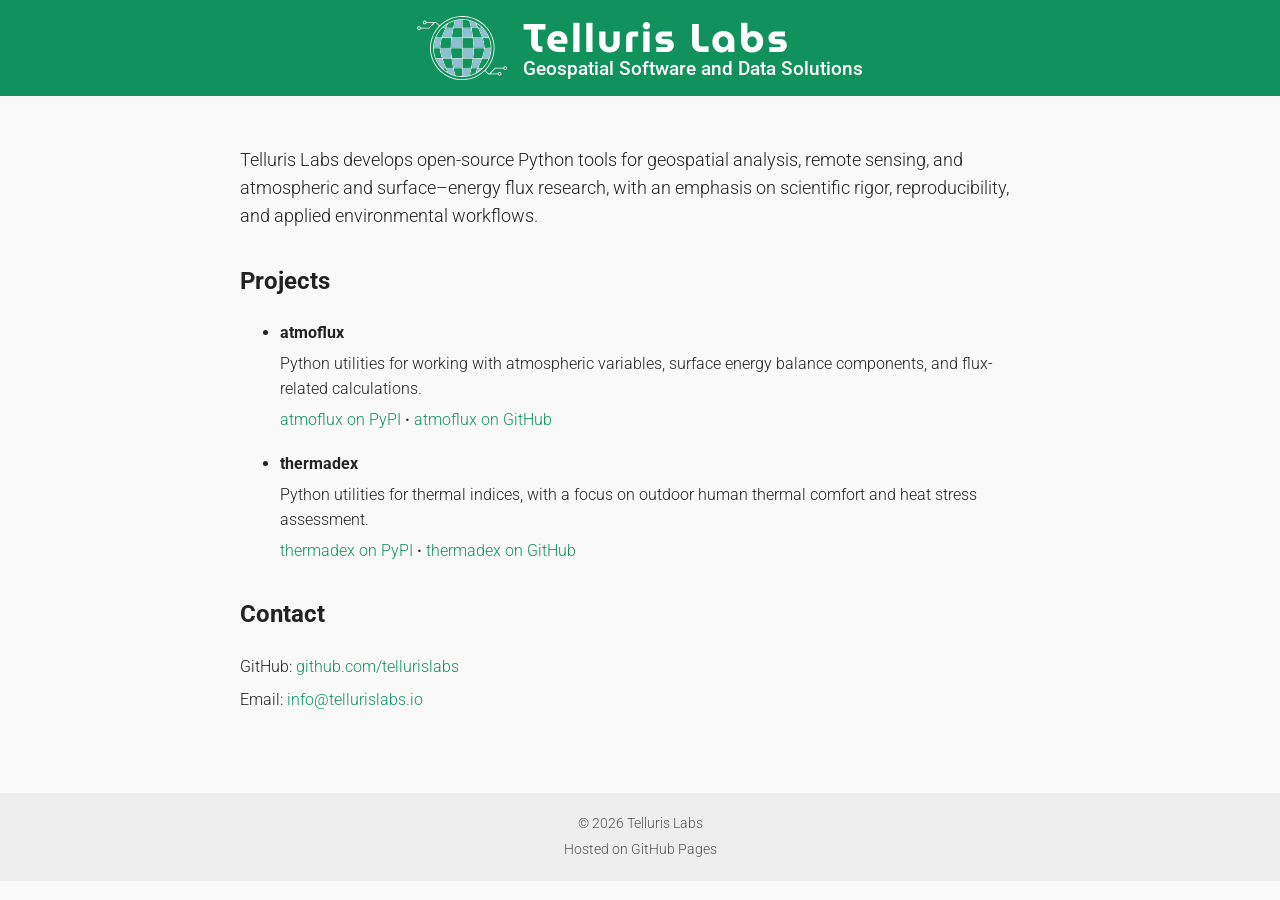
==== index.html @ dfd89321 "replaced atmoflux description" ====
<!DOCTYPE html>
<html lang="en">
  
<head>
  <meta charset="UTF-8">
  <meta name="viewport" content="width=device-width, initial-scale=1.0">
  <title>Telluris Labs</title>
  <meta name="description" content="Geospatial software and data projects by Telluris Labs.">
  <link rel="canonical" href="https://tellurislabs.io/">

  <!-- Google Fonts -->
  <link rel="preconnect" href="https://fonts.googleapis.com">
  <link rel="preconnect" href="https://fonts.gstatic.com" crossorigin>
  <link href="https://fonts.googleapis.com/css2?family=MuseoModerno:wght@700&family=Roboto:wght@300;500;700&display=swap" rel="stylesheet">

  <style>
    body {
      margin: 0;
      padding: 0;
      font-family: 'Roboto', sans-serif;
      font-weight: 300;
      line-height: 1.6;
      color: #222;
      background-color: #f9f9f9;
      }
  
    header {
      display: flex;
      align-items: center;      
      justify-content: center;  
      background-color: #11925c;
      color: #ffffff;
      padding: 1rem 2rem;
    }
    
    header img.logo {
      height: 64px;           
      margin-right: 1rem;      
    }
    
    header .header-text {
      display: flex;
      flex-direction: column;  
      justify-content: center;
      text-align: left;      
    }
    
    header h1 {
      font-family: 'MuseoModerno', sans-serif;
      font-weight: 700;
      font-size: 2.5rem;
      letter-spacing: 0.05em;
      margin: 0;      
      line-height: 1.05;
    }
    
    header p {
      font-family: 'Roboto', sans-serif;
      font-weight: 500;
      font-size: 1.2rem;
      margin: 0;
      line-height: 1.05;
    }

    main {
      padding: 2rem;
      max-width: 800px;
      margin: auto;
      font-family: 'Roboto', sans-serif;
      font-weight: 300;
      color: #222;
    }

    .intro {
      font-size: 1.1rem;
      margin-bottom: 1.5rem;
    }

    h2 {
      font-family: 'Roboto', sans-serif;
      font-weight: 700;
      margin-top: 2rem;
    }

    a {
      font-family: 'Roboto', sans-serif;
      font-weight: 300;
      color: #11925c;
      text-decoration: none;
    }

    a:hover {
      text-decoration: underline;
    }

    ul li p {
      margin: 0.3rem 0;
    }

    ul li {
      margin-bottom: 1.2rem;
    }

    footer {
      font-family: 'Roboto', sans-serif;
      font-weight: 300;
      font-size: 0.9rem;
      color: #555;
      background-color: #eee;
      text-align: center;
      padding: 1rem;
      margin-top: 2rem;
    }

    footer div {
      margin: 0.2rem 0;
    }

    .contact-list {
      list-style: none;
      padding-left: 0;
    }

    .contact-list li {
      margin-bottom: 0.5rem;
    }
    @media (max-width: 600px) {
      header h1 {
        font-size: 2rem;
        letter-spacing: 0.03em;
      }
    
      header p {
        font-size: 1rem;
        margin-top: 0;
      }
    
      .header-text {
        line-height: 1.05;
      }
    }
  </style>
</head>

<body>
<header>
  <img src="full_color.svg" alt="Telluris Labs Logo" class="logo">
  <div class="header-text">
    <h1>Telluris Labs</h1>
    <p>Geospatial Software and Data Solutions</p>
  </div>
</header>
  
  <main>
    <p class="intro">
      Telluris Labs develops open-source Python tools for geospatial analysis, remote sensing,
      and atmospheric and surface–energy flux research, with an emphasis on scientific
      rigor, reproducibility, and applied environmental workflows.
    </p>
    
    <section>
      <h2>Projects</h2>
      <ul>
        <li>
          <strong>atmoflux</strong> 
          <p> 
            Python utilities for working with atmospheric variables, 
            surface energy balance components, and flux-related calculations. 
          </p>
          <p>
            <a href="https://pypi.org/project/atmoflux/" target="_blank" rel="noopener noreferrer">
              atmoflux on PyPI
            </a>
            <strong> · </strong>
            <a href="https://github.com/tellurislabs/atmoflux" target="_blank" rel="noopener noreferrer">
              atmoflux on GitHub
            </a>
          </p>
        </li>

        <li>
          <strong>thermadex</strong>
          <p>
            Python utilities for thermal indices, with a focus on 
            outdoor human thermal comfort and heat stress assessment.
          </p>
          <p>
            <a href="https://pypi.org/project/thermadex/" target="_blank" rel="noopener noreferrer">
              thermadex on PyPI
            </a>
            <strong> · </strong>
            <a href="https://github.com/tellurislabs/thermadex" target="_blank" rel="noopener noreferrer">
              thermadex on GitHub
            </a>
          </p>        
        </li>
      </ul>
    </section>

    <section>
      <h2>Contact</h2>
      <ul class="contact-list">
        <li>
          GitHub:
          <a href="https://github.com/tellurislabs" target="_blank" rel="noopener noreferrer">
            github.com/tellurislabs
          </a>
        </li>
        <li>
          Email:
          <a href="mailto:info&#64;tellurislabs&#46;io">
            info&#64;tellurislabs&#46;io
          </a>
        </li>
      </ul>
    </section>
  </main>

  <footer>
    <div>&copy; 2026 Telluris Labs</div>
    <div>Hosted on GitHub Pages</div>
  </footer>
</body>
</html>
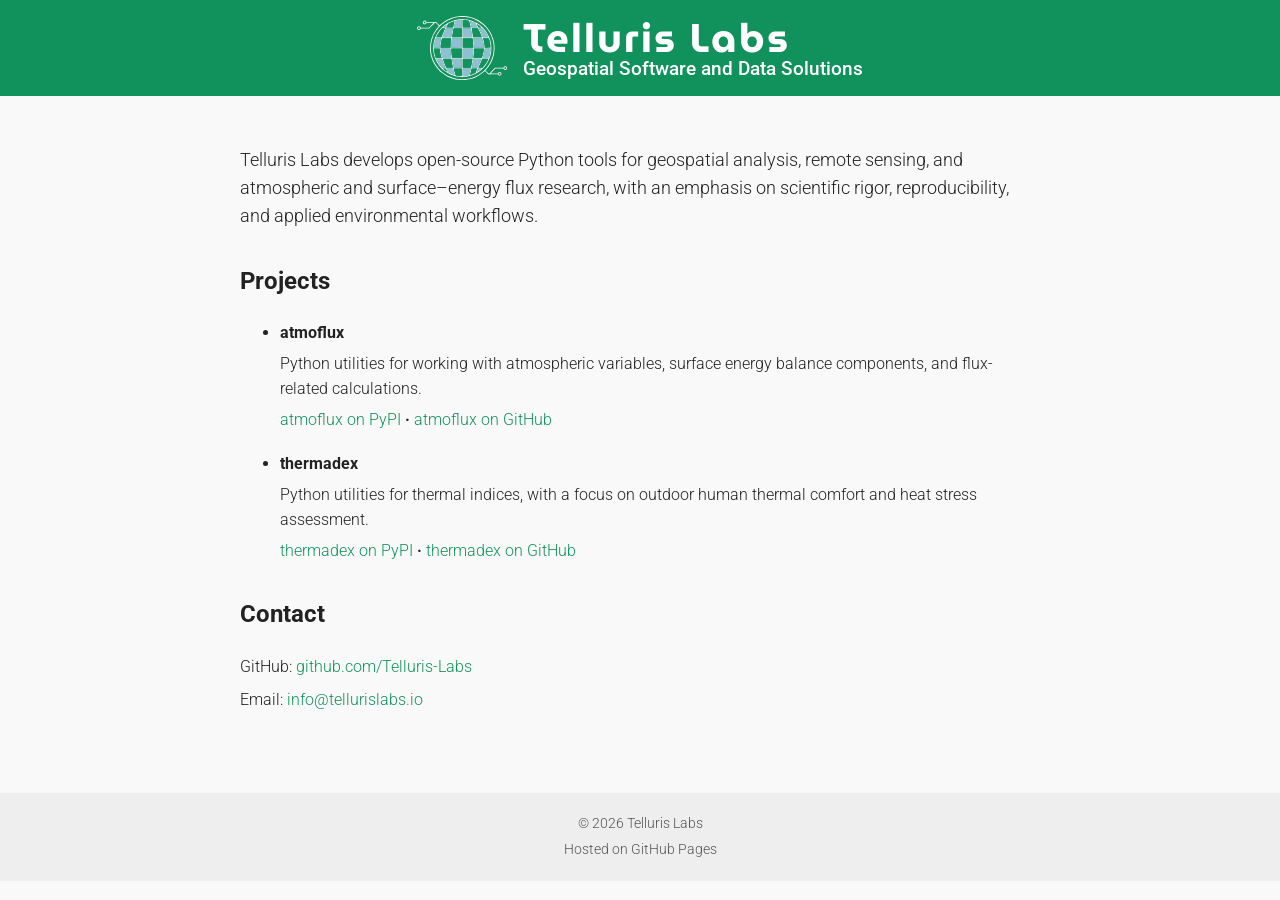
==== commit 1f2838a1: "Updated repository links" ====
--- a/index.html
+++ b/index.html
@@ -172,7 +172,7 @@
               atmoflux on PyPI
             </a>
             <strong> · </strong>
-            <a href="https://github.com/tellurislabs/atmoflux" target="_blank" rel="noopener noreferrer">
+            <a href="https://github.com/Telluris-Labs/atmoflux" target="_blank" rel="noopener noreferrer">
               atmoflux on GitHub
             </a>
           </p>
@@ -189,7 +189,7 @@
               thermadex on PyPI
             </a>
             <strong> · </strong>
-            <a href="https://github.com/tellurislabs/thermadex" target="_blank" rel="noopener noreferrer">
+            <a href="https://github.com/Telluris-Labs/thermadex" target="_blank" rel="noopener noreferrer">
               thermadex on GitHub
             </a>
           </p>        
@@ -203,7 +203,7 @@
         <li>
           GitHub:
           <a href="https://github.com/tellurislabs" target="_blank" rel="noopener noreferrer">
-            github.com/tellurislabs
+            github.com/Telluris-Labs
           </a>
         </li>
         <li>
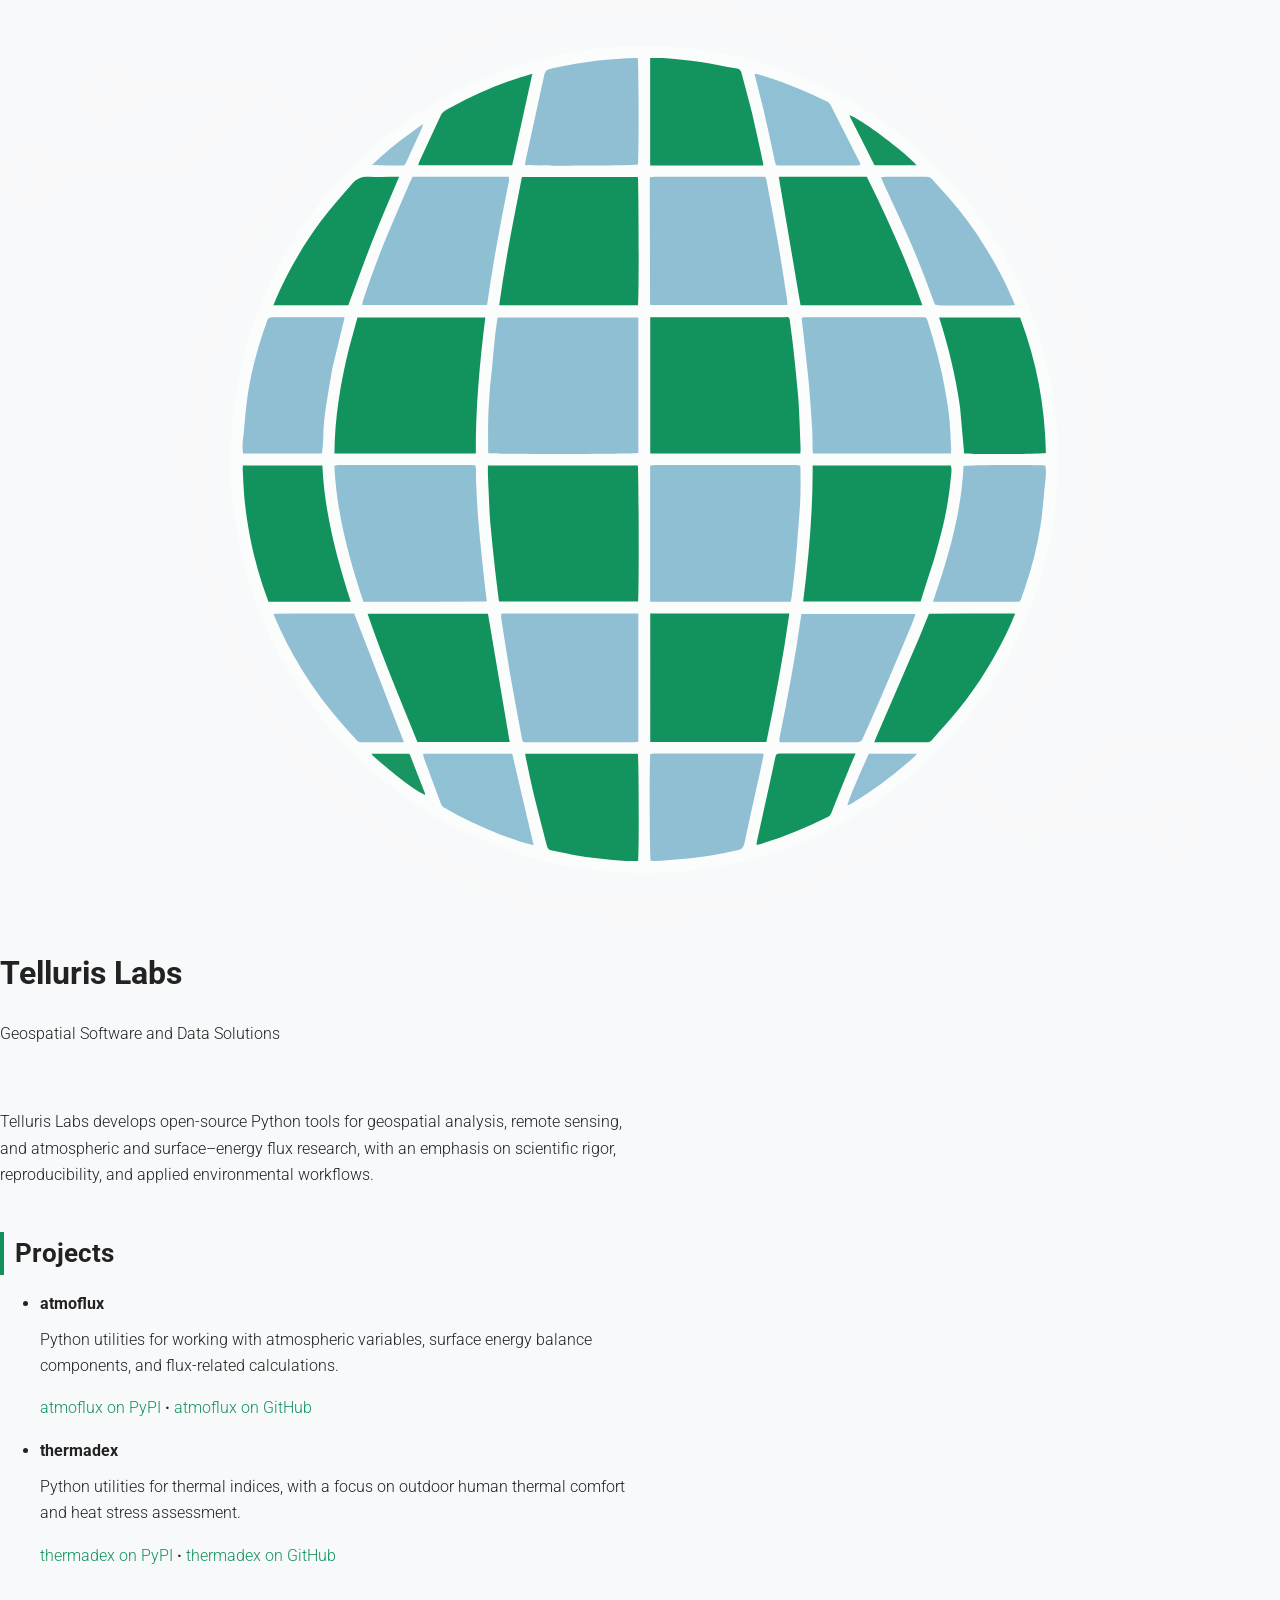
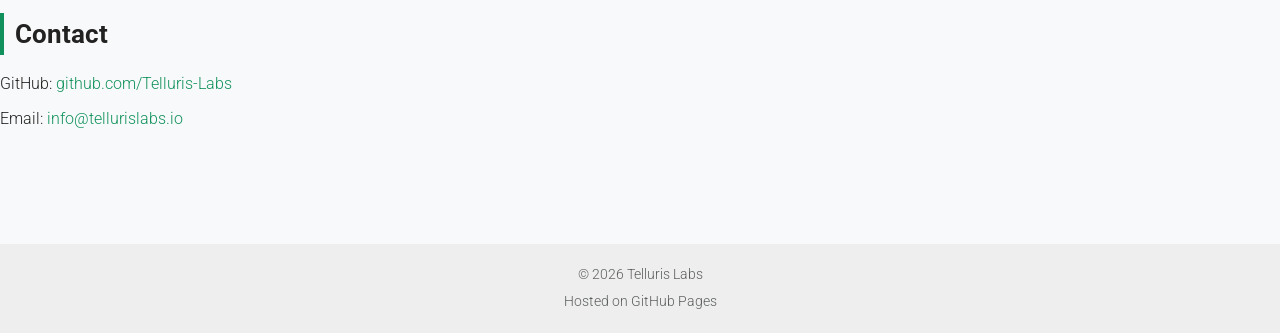
==== commit b07d977f: "Merge branch 'main' of https://github.com/TellurisLabs/tellurislabs.io" ====
--- a/index.html
+++ b/index.html
@@ -1,145 +1,31 @@
 <!DOCTYPE html>
-<html lang="en">
-  
+<html lang="en" data-theme="light">
+
 <head>
   <meta charset="UTF-8">
   <meta name="viewport" content="width=device-width, initial-scale=1.0">
   <title>Telluris Labs</title>
-  <meta name="description" content="Geospatial software and data projects by Telluris Labs.">
+  <meta name="description" content="Telluris Labs develops software and solutions for geospatial data analysis, management, and automation.">
   <link rel="canonical" href="https://tellurislabs.io/">
 
-  <!-- Google Fonts -->
   <link rel="preconnect" href="https://fonts.googleapis.com">
   <link rel="preconnect" href="https://fonts.gstatic.com" crossorigin>
-  <link href="https://fonts.googleapis.com/css2?family=MuseoModerno:wght@700&family=Roboto:wght@300;500;700&display=swap" rel="stylesheet">
+  <link href="https://fonts.googleapis.com/css2?family=MuseoModerno:wght@700&family=Roboto:wght@300;500;700&family=Roboto+Mono:wght@400;500&display=swap" rel="stylesheet">
 
-  <style>
-    body {
-      margin: 0;
-      padding: 0;
-      font-family: 'Roboto', sans-serif;
-      font-weight: 300;
-      line-height: 1.6;
-      color: #222;
-      background-color: #f9f9f9;
+  <script>
+    (function () {
+      try {
+        var s = localStorage.getItem("telluris-theme");
+        var d = window.matchMedia && window.matchMedia("(prefers-color-scheme: dark)").matches;
+        document.documentElement.setAttribute("data-theme", s || (d ? "dark" : "light"));
+      } catch (e) {
+        var d2 = window.matchMedia && window.matchMedia("(prefers-color-scheme: dark)").matches;
+        document.documentElement.setAttribute("data-theme", d2 ? "dark" : "light");
       }
-  
-    header {
-      display: flex;
-      align-items: center;      
-      justify-content: center;  
-      background-color: #11925c;
-      color: #ffffff;
-      padding: 1rem 2rem;
-    }
-    
-    header img.logo {
-      height: 64px;           
-      margin-right: 1rem;      
-    }
-    
-    header .header-text {
-      display: flex;
-      flex-direction: column;  
-      justify-content: center;
-      text-align: left;      
-    }
-    
-    header h1 {
-      font-family: 'MuseoModerno', sans-serif;
-      font-weight: 700;
-      font-size: 2.5rem;
-      letter-spacing: 0.05em;
-      margin: 0;      
-      line-height: 1.05;
-    }
-    
-    header p {
-      font-family: 'Roboto', sans-serif;
-      font-weight: 500;
-      font-size: 1.2rem;
-      margin: 0;
-      line-height: 1.05;
-    }
+    })();
+  </script>
 
-    main {
-      padding: 2rem;
-      max-width: 800px;
-      margin: auto;
-      font-family: 'Roboto', sans-serif;
-      font-weight: 300;
-      color: #222;
-    }
-
-    .intro {
-      font-size: 1.1rem;
-      margin-bottom: 1.5rem;
-    }
-
-    h2 {
-      font-family: 'Roboto', sans-serif;
-      font-weight: 700;
-      margin-top: 2rem;
-    }
-
-    a {
-      font-family: 'Roboto', sans-serif;
-      font-weight: 300;
-      color: #11925c;
-      text-decoration: none;
-    }
-
-    a:hover {
-      text-decoration: underline;
-    }
-
-    ul li p {
-      margin: 0.3rem 0;
-    }
-
-    ul li {
-      margin-bottom: 1.2rem;
-    }
-
-    footer {
-      font-family: 'Roboto', sans-serif;
-      font-weight: 300;
-      font-size: 0.9rem;
-      color: #555;
-      background-color: #eee;
-      text-align: center;
-      padding: 1rem;
-      margin-top: 2rem;
-    }
-
-    footer div {
-      margin: 0.2rem 0;
-    }
-
-    .contact-list {
-      list-style: none;
-      padding-left: 0;
-    }
-
-    .contact-list li {
-      margin-bottom: 0.5rem;
-    }
-    @media (max-width: 600px) {
-      header h1 {
-        font-size: 2rem;
-        letter-spacing: 0.03em;
-      }
-    
-      header p {
-        font-size: 1rem;
-        margin-top: 0;
-      }
-    
-      .header-text {
-        line-height: 1.05;
-      }
-    }
-  </style>
+  <link rel="stylesheet" href="styles.css">
 </head>
 
 <body>
@@ -216,9 +102,13 @@
     </section>
   </main>
 
-  <footer>
-    <div>&copy; 2026 Telluris Labs</div>
-    <div>Hosted on GitHub Pages</div>
-  </footer>
+    <footer class="site">
+      <div>&copy; 2026 Telluris Labs</div>
+      <div>Hosted on GitHub Pages</div>
+    </footer>
+  </div>
+
+  <script src="app.js"></script>
 </body>
-</html>
+
+</html>
--- a/styles.css
+++ b/styles.css
@@ -0,0 +1,598 @@
+/* =====================================================================
+   Telluris Labs — shared documentation styles
+   Single source of truth for all package guide pages. Edit here once and
+   every page updates. Palette and tokens follow the home page (index.html).
+   ===================================================================== */
+
+/* ---------- Design tokens ---------- */
+:root {
+  --brand: #11925c;            /* constant brand green (header), both themes */
+  --brand-deep: #0c6f45;
+  --radius: 8px;
+  --maxw-content: 820px;
+  --sidebar-w: 270px;
+  --toc-w: 220px;
+  --header-h: 96px;
+  --subnav-h: 52px;
+  --font-display: 'MuseoModerno', sans-serif;
+  --font-body: 'Roboto', sans-serif;
+  --font-mono: 'Roboto Mono', ui-monospace, 'SFMono-Regular', Menlo, monospace;
+}
+
+html[data-theme="light"] {
+  color-scheme: light;
+  --bg: #F8F9FA;
+  --surface: #F8F9FA;
+  --surface-2: #eee;
+  --surface-3: #F8F9FA;
+  --text: #222222;
+  --muted: #5a5f5c;
+  --border: #e3e6e4;
+  --accent: #11925c;
+  --accent-soft: rgba(17, 146, 92, 0.10);
+  --code-bg: #f4f6f5;
+  --code-text: #1d3b2c;
+  --code-border: #e3e6e4;
+  --shadow: 0 1px 2px rgba(0, 0, 0, 0.05), 0 8px 24px rgba(0, 0, 0, 0.04);
+  --table-stripe: #fafbfa;
+}
+
+html[data-theme="dark"] {
+  color-scheme: dark;
+  --bg: #0e1411;
+  --surface: #151c18;
+  --surface-2: #1b2420;
+  --surface-3: #1b2420;
+  --text: #e7eae8;
+  --muted: #98a39d;
+  --border: #27322c;
+  --accent: #34c585;
+  --accent-soft: rgba(52, 197, 133, 0.14);
+  --code-bg: #121a15;
+  --code-text: #b9e7cf;
+  --code-border: #27322c;
+  --shadow: 0 1px 2px rgba(0, 0, 0, 0.4), 0 12px 30px rgba(0, 0, 0, 0.35);
+  --table-stripe: #18201c;
+}
+
+* { box-sizing: border-box; }
+
+html {
+  scroll-behavior: smooth;
+  min-height: 100%;
+  background-color: var(--bg);
+  transition: background-color 0.25s ease;
+}
+
+body {
+  margin: 0;
+  padding: 0;
+  min-height: 100vh;
+  font-family: var(--font-body);
+  font-weight: 300;
+  line-height: 1.65;
+  color: var(--text);
+  background-color: var(--bg);
+  transition: background-color 0.25s ease, color 0.25s ease;
+  scroll-padding-top: calc(var(--subnav-h) + 16px);
+}
+
+a {
+  font-family: var(--font-body);
+  color: var(--accent);
+  text-decoration: none;
+}
+a:hover { text-decoration: underline; }
+
+/* ---------- Header (matches index.html) ---------- */
+header.site {
+  position: relative;
+  display: flex;
+  align-items: center;
+  justify-content: center;
+  background-color: var(--brand);
+  color: #ffffff;
+  padding: 1rem 2rem;
+  min-height: var(--header-h);
+}
+header.site img.logo { height: 64px; margin-right: 1rem; }
+header.site .header-text {
+  display: flex;
+  flex-direction: column;
+  justify-content: center;
+  text-align: left;
+}
+header.site h1 {
+  font-family: var(--font-display);
+  font-weight: 700;
+  font-size: 2.5rem;
+  letter-spacing: 0.05em;
+  margin: 0;
+  line-height: 1.05;
+}
+header.site p {
+  font-family: var(--font-body);
+  font-weight: 500;
+  font-size: 1.2rem;
+  margin: 0;
+  line-height: 1.05;
+}
+header.site a { color: #fff; font-family: var(--font-display); }
+header.site a:hover { text-decoration: none; opacity: 0.9; }
+
+/* ---------- Top navigation bar ---------- */
+nav.subnav {
+  position: sticky;
+  top: 0;
+  z-index: 40;
+  height: var(--subnav-h);
+  display: flex;
+  align-items: center;
+  gap: 0.75rem;
+  padding: 0 1.25rem;
+  background-color: var(--surface);
+  border-bottom: 1px solid var(--border);
+  backdrop-filter: saturate(140%);
+}
+nav.subnav .topnav-links {
+  display: flex;
+  align-items: center;
+  gap: 0.15rem;
+}
+nav.subnav .topnav-links a {
+  font-size: 0.95rem;
+  color: var(--text);
+  padding: 0.35rem 0.7rem;
+  border-radius: var(--radius);
+  transition: background 0.15s ease, color 0.15s ease;
+}
+nav.subnav .topnav-links a:hover { background: var(--surface-2); text-decoration: none; }
+nav.subnav .topnav-links a.active { color: var(--accent); font-weight: 500; }
+nav.subnav .spacer { flex: 1; }
+.version-pill {
+  font-family: var(--font-mono);
+  font-size: 0.72rem;
+  font-weight: 500;
+  color: var(--accent);
+  background: var(--accent-soft);
+  border: 1px solid var(--accent);
+  border-radius: 999px;
+  padding: 0.1rem 0.55rem;
+  letter-spacing: 0.02em;
+}
+
+.theme-toggle {
+  display: inline-flex;
+  align-items: center;
+  justify-content: center;
+  width: 38px;
+  height: 38px;
+  border-radius: var(--radius);
+  border: 1px solid var(--border);
+  background: var(--surface-3);
+  color: var(--text);
+  cursor: pointer;
+  transition: background 0.2s ease, border-color 0.2s ease, transform 0.1s ease;
+}
+.theme-toggle:hover { border-color: var(--accent); }
+.theme-toggle:active { transform: scale(0.94); }
+.theme-toggle svg { width: 18px; height: 18px; }
+html[data-theme="light"] .theme-toggle .icon-moon { display: block; }
+html[data-theme="light"] .theme-toggle .icon-sun { display: none; }
+html[data-theme="dark"] .theme-toggle .icon-moon { display: none; }
+html[data-theme="dark"] .theme-toggle .icon-sun { display: block; }
+
+/* ---------- Layout grid (package pages with rails) ---------- */
+.layout {
+  display: grid;
+  grid-template-columns: var(--sidebar-w) minmax(0, 1fr) var(--toc-w);
+  gap: 2rem;
+  max-width: 1400px;
+  margin: 0 auto;
+  padding: 0 1.5rem;
+  align-items: start;
+}
+
+/* ---------- Left sidebar ---------- */
+aside.sidebar {
+  position: sticky;
+  top: var(--subnav-h);
+  height: calc(100vh - var(--subnav-h));
+  overflow-y: auto;
+  padding: 1.5rem 0.5rem 2rem 0;
+  border-right: 1px solid var(--border);
+}
+.filter-wrap { padding: 0 0.5rem 1rem 0.25rem; }
+.filter-input {
+  width: 100%;
+  font-family: var(--font-body);
+  font-size: 0.9rem;
+  color: var(--text);
+  background: var(--surface);
+  border: 1px solid var(--border);
+  border-radius: var(--radius);
+  padding: 0.5rem 0.7rem;
+  transition: border-color 0.2s ease, box-shadow 0.2s ease;
+}
+.filter-input::placeholder { color: var(--muted); }
+.filter-input:focus {
+  outline: none;
+  border-color: var(--accent);
+  box-shadow: 0 0 0 3px var(--accent-soft);
+}
+.filter-empty {
+  display: none;
+  padding: 0.5rem 0.75rem;
+  font-size: 0.85rem;
+  color: var(--muted);
+}
+
+nav.toc-nav .nav-group { margin-bottom: 0.4rem; }
+nav.toc-nav .nav-group > .group-label {
+  display: block;
+  font-family: var(--font-body);
+  font-weight: 700;
+  font-size: 0.72rem;
+  letter-spacing: 0.08em;
+  text-transform: uppercase;
+  color: var(--muted);
+  padding: 0.85rem 0.75rem 0.3rem;
+}
+nav.toc-nav a {
+  display: block;
+  font-size: 0.9rem;
+  color: var(--text);
+  padding: 0.32rem 0.75rem;
+  border-left: 2px solid transparent;
+  border-radius: 0 var(--radius) var(--radius) 0;
+  transition: background 0.15s ease, color 0.15s ease, border-color 0.15s ease;
+}
+nav.toc-nav a:hover { background: var(--surface-2); text-decoration: none; }
+nav.toc-nav a.active {
+  color: var(--accent);
+  font-weight: 500;
+  border-left-color: var(--accent);
+  background: var(--accent-soft);
+}
+nav.toc-nav a.hidden { display: none; }
+
+/* ---------- Main content ---------- */
+main {
+  min-width: 0;
+  max-width: var(--maxw-content);
+  padding: 2.25rem 0 4rem;
+}
+main section { scroll-margin-top: calc(var(--subnav-h) + 16px); }
+
+main h1.page-title {
+  font-family: var(--font-body);
+  font-weight: 700;
+  font-size: 2.5rem;
+  letter-spacing: 0.03em;
+  margin: 0 0 0.4rem;
+  line-height: 1.1;
+}
+.lede {
+  font-size: 1.12rem;
+  color: var(--muted);
+  margin: 0 0 2.25rem;
+  max-width: 62ch;
+}
+
+main h2 {
+  font-family: var(--font-body);
+  font-weight: 700;
+  font-size: 1.6rem;
+  margin: 2.75rem 0 0.4rem;
+  padding-left: 0.7rem;
+  border-left: 4px solid var(--accent);
+  scroll-margin-top: calc(var(--subnav-h) + 16px);
+}
+main h3 {
+  font-family: var(--font-body);
+  font-weight: 700;
+  font-size: 1.12rem;
+  margin: 1.8rem 0 0.3rem;
+  color: var(--text);
+}
+main h3 code { font-size: 0.98rem; }
+main p { margin: 0.6rem 0 1rem; max-width: 70ch; }
+main ul, main ol { max-width: 70ch; }
+main li { margin: 0.3rem 0; }
+
+/* anchor link affordance on headings */
+.anchor {
+  margin-left: 0.4rem;
+  font-size: 0.85em;
+  color: var(--muted);
+  opacity: 0;
+  transition: opacity 0.15s ease;
+}
+h2:hover .anchor, h3:hover .anchor { opacity: 1; }
+
+code {
+  font-family: var(--font-mono);
+  font-size: 0.86em;
+  background: var(--code-bg);
+  color: var(--code-text);
+  border: 1px solid var(--code-border);
+  border-radius: 5px;
+  padding: 0.1rem 0.35rem;
+}
+
+.codeblock { position: relative; margin: 1rem 0 1.4rem; }
+.codeblock pre {
+  font-family: var(--font-mono);
+  font-size: 0.84rem;
+  line-height: 1.6;
+  background: var(--code-bg);
+  color: var(--code-text);
+  border: 1px solid var(--code-border);
+  border-radius: var(--radius);
+  padding: 1rem 1.1rem;
+  margin: 0;
+  overflow-x: auto;
+}
+.codeblock pre code {
+  background: none;
+  border: none;
+  padding: 0;
+  font-size: inherit;
+  color: inherit;
+}
+.codeblock .prompt { color: var(--accent); user-select: none; }
+.codeblock .out { color: var(--muted); }
+.copy-btn {
+  position: absolute;
+  top: 0.55rem;
+  right: 0.55rem;
+  font-family: var(--font-body);
+  font-size: 0.72rem;
+  color: var(--muted);
+  background: var(--surface);
+  border: 1px solid var(--border);
+  border-radius: 6px;
+  padding: 0.22rem 0.5rem;
+  cursor: pointer;
+  opacity: 0;
+  transition: opacity 0.15s ease, color 0.15s ease, border-color 0.15s ease;
+}
+.codeblock:hover .copy-btn { opacity: 1; }
+.copy-btn:hover { color: var(--accent); border-color: var(--accent); }
+.copy-btn.copied { color: var(--accent); border-color: var(--accent); }
+
+/* function reference tables */
+.fn-table {
+  width: 100%;
+  border-collapse: collapse;
+  margin: 1rem 0 1.4rem;
+  font-size: 0.92rem;
+}
+.fn-table th, .fn-table td {
+  text-align: left;
+  padding: 0.55rem 0.7rem;
+  border-bottom: 1px solid var(--border);
+  vertical-align: top;
+}
+.fn-table th {
+  font-weight: 700;
+  font-size: 0.78rem;
+  letter-spacing: 0.04em;
+  text-transform: uppercase;
+  color: var(--muted);
+}
+.fn-table tbody tr:nth-child(even) { background: var(--table-stripe); }
+.fn-table td code { white-space: nowrap; }
+
+/* callout / note box */
+.note {
+  background: var(--surface-2);
+  border: 1px solid var(--border);
+  border-left: 4px solid var(--accent);
+  border-radius: var(--radius);
+  padding: 0.85rem 1.1rem;
+  margin: 1.2rem 0;
+  font-size: 0.95rem;
+}
+.note strong { color: var(--accent); }
+
+.pill-row { display: flex; flex-wrap: wrap; gap: 0.4rem; margin: 0.5rem 0 1rem; }
+.mod-pill {
+  font-family: var(--font-mono);
+  font-size: 0.78rem;
+  color: var(--text);
+  background: var(--surface-2);
+  border: 1px solid var(--border);
+  border-radius: 999px;
+  padding: 0.15rem 0.6rem;
+}
+
+/* ---------- Function detail blocks (module pages) ---------- */
+.fn-detail { padding-top: 0.4rem; }
+.fn-detail h3 {
+  display: flex;
+  align-items: center;
+  flex-wrap: wrap;
+  gap: 0.1rem;
+  border-top: 1px solid var(--border);
+  padding-top: 1.4rem;
+}
+.eqn-meta {
+  display: inline-block;
+  font-family: var(--font-body);
+  font-weight: 500;
+  font-size: 0.72rem;
+  color: var(--text);
+  background: var(--surface-2);
+  border: 1px solid var(--border);
+  border-radius: 999px;
+  padding: 0.05rem 0.55rem;
+  margin-left: 0.55rem;
+  letter-spacing: 0.01em;
+}
+.signature {
+  display: block;
+  font-family: var(--font-mono);
+  font-size: 0.84rem;
+  color: var(--code-text);
+  background: var(--code-bg);
+  border: 1px solid var(--code-border);
+  border-radius: var(--radius);
+  padding: 0.55rem 0.8rem;
+  margin: 0.5rem 0 0.8rem;
+  overflow-x: auto;
+}
+dl.kv { margin: 0.4rem 0 1rem; }
+dl.kv dt {
+  font-family: var(--font-mono);
+  font-size: 0.82rem;
+  font-weight: 500;
+  color: var(--text);
+  margin-top: 0.45rem;
+}
+dl.kv dd {
+  margin: 0.05rem 0 0 1.1rem;
+  color: var(--muted);
+  font-size: 0.92rem;
+}
+
+/* ---------- Right "On this page" TOC ---------- */
+aside.onthispage {
+  position: sticky;
+  top: var(--subnav-h);
+  height: calc(100vh - var(--subnav-h));
+  overflow-y: auto;
+  padding: 2.25rem 0.25rem 2rem;
+  font-size: 0.85rem;
+}
+aside.onthispage .otp-label {
+  font-weight: 700;
+  font-size: 0.72rem;
+  letter-spacing: 0.08em;
+  text-transform: uppercase;
+  color: var(--muted);
+  margin-bottom: 0.6rem;
+}
+aside.onthispage a {
+  display: block;
+  color: var(--muted);
+  padding: 0.22rem 0 0.22rem 0.7rem;
+  border-left: 2px solid var(--border);
+  transition: color 0.15s ease, border-color 0.15s ease;
+}
+aside.onthispage a:hover { color: var(--text); text-decoration: none; }
+aside.onthispage a.active { color: var(--accent); border-left-color: var(--accent); }
+aside.onthispage a code { font-size: 0.82rem; background: none; border: none; padding: 0; color: inherit; }
+
+/* ---------- Footer (matches index.html) ---------- */
+footer.site {
+  font-family: var(--font-body);
+  font-weight: 300;
+  font-size: 0.9rem;
+  color: var(--muted);
+  background-color: var(--surface-2);
+  text-align: center;
+  padding: 1rem;
+  margin-top: 2rem;
+}
+footer.site div { margin: 0.2rem 0; }
+
+/* Full-bleed wrapper paints the themed background itself, so it never
+   depends on root/canvas background propagation (which an embedding
+   iframe can interfere with). */
+.page {
+  background-color: var(--bg);
+  min-height: 100vh;
+  transition: background-color 0.25s ease;
+}
+
+/* ---------- Simple pages (home / about) — no rails ---------- */
+.page.simple main {
+  max-width: 820px;
+  margin: 0 auto;
+  padding: 2.25rem 1.5rem 3rem;
+}
+.page.simple .intro {
+  font-size: 1.12rem;
+  color: var(--text);
+  margin-bottom: 1.5rem;
+  max-width: 72ch;
+}
+.proj-list, .contact-list { list-style: none; padding-left: 0; }
+.proj-list > li { margin-bottom: 1.4rem; }
+.contact-list li { margin-bottom: 0.5rem; }
+
+/* Source equation shown below each function signature (rendered with KaTeX) */
+.equation {
+  margin: 0.4rem 0 1.2rem;
+  padding: 0.7rem 0.9rem;
+  background: var(--surface-2);
+  border: 1px solid var(--border);
+  border-left: 3px solid var(--accent);
+  border-radius: var(--radius);
+  color: var(--text);
+  overflow-x: auto;
+}
+.equation .eqn-name {
+  display: block;
+  font-family: var(--font-body);
+  font-weight: 500;
+  font-size: 0.8rem;
+  color: var(--accent);
+  margin-bottom: 0.4rem;
+}
+.equation .katex-eq {
+  display: block;
+  font-family: var(--font-mono);
+  font-size: 0.85rem;
+  color: var(--muted);
+}
+.equation .katex-display { margin: 0.2rem 0; text-align: left; }
+
+/* Mobile collapsible left rail */
+.rail-toggle {
+  display: none;
+  align-items: center;
+  gap: 0.4rem;
+  font-family: var(--font-body);
+  font-size: 0.92rem;
+  font-weight: 500;
+  color: var(--text);
+  background: var(--surface-2);
+  border: 1px solid var(--border);
+  border-radius: 999px;
+  padding: 0.45rem 1rem;
+  cursor: pointer;
+  transition: border-color 0.2s ease;
+}
+.rail-toggle:hover { border-color: var(--accent); }
+.rail-toggle .caret { transition: transform 0.2s ease; font-size: 0.9rem; }
+aside.sidebar.rail-open .rail-toggle .caret { transform: rotate(180deg); }
+
+/* ---------- Responsive ---------- */
+@media (max-width: 1080px) {
+  .layout { grid-template-columns: var(--sidebar-w) minmax(0, 1fr); }
+  aside.onthispage { display: none; }
+}
+@media (max-width: 760px) {
+  .layout { grid-template-columns: 1fr; padding: 0 1.1rem; }
+  aside.sidebar {
+    position: static;
+    height: auto;
+    overflow: visible;
+    border-right: none;
+    border-bottom: 1px solid var(--border);
+    padding: 0.7rem 0;
+  }
+  .rail-toggle { display: inline-flex; }
+  .rail-body { display: none; }
+  aside.sidebar.rail-open .rail-body { display: block; padding-top: 0.7rem; }
+  header.site h1 { font-size: 2rem; letter-spacing: 0.03em; }
+  header.site p { font-size: 1rem; margin-top: 0; }
+  main { padding-top: 1.5rem; }
+}
+
+@media (prefers-reduced-motion: reduce) {
+  html { scroll-behavior: auto; }
+  * { transition: none !important; }
+}
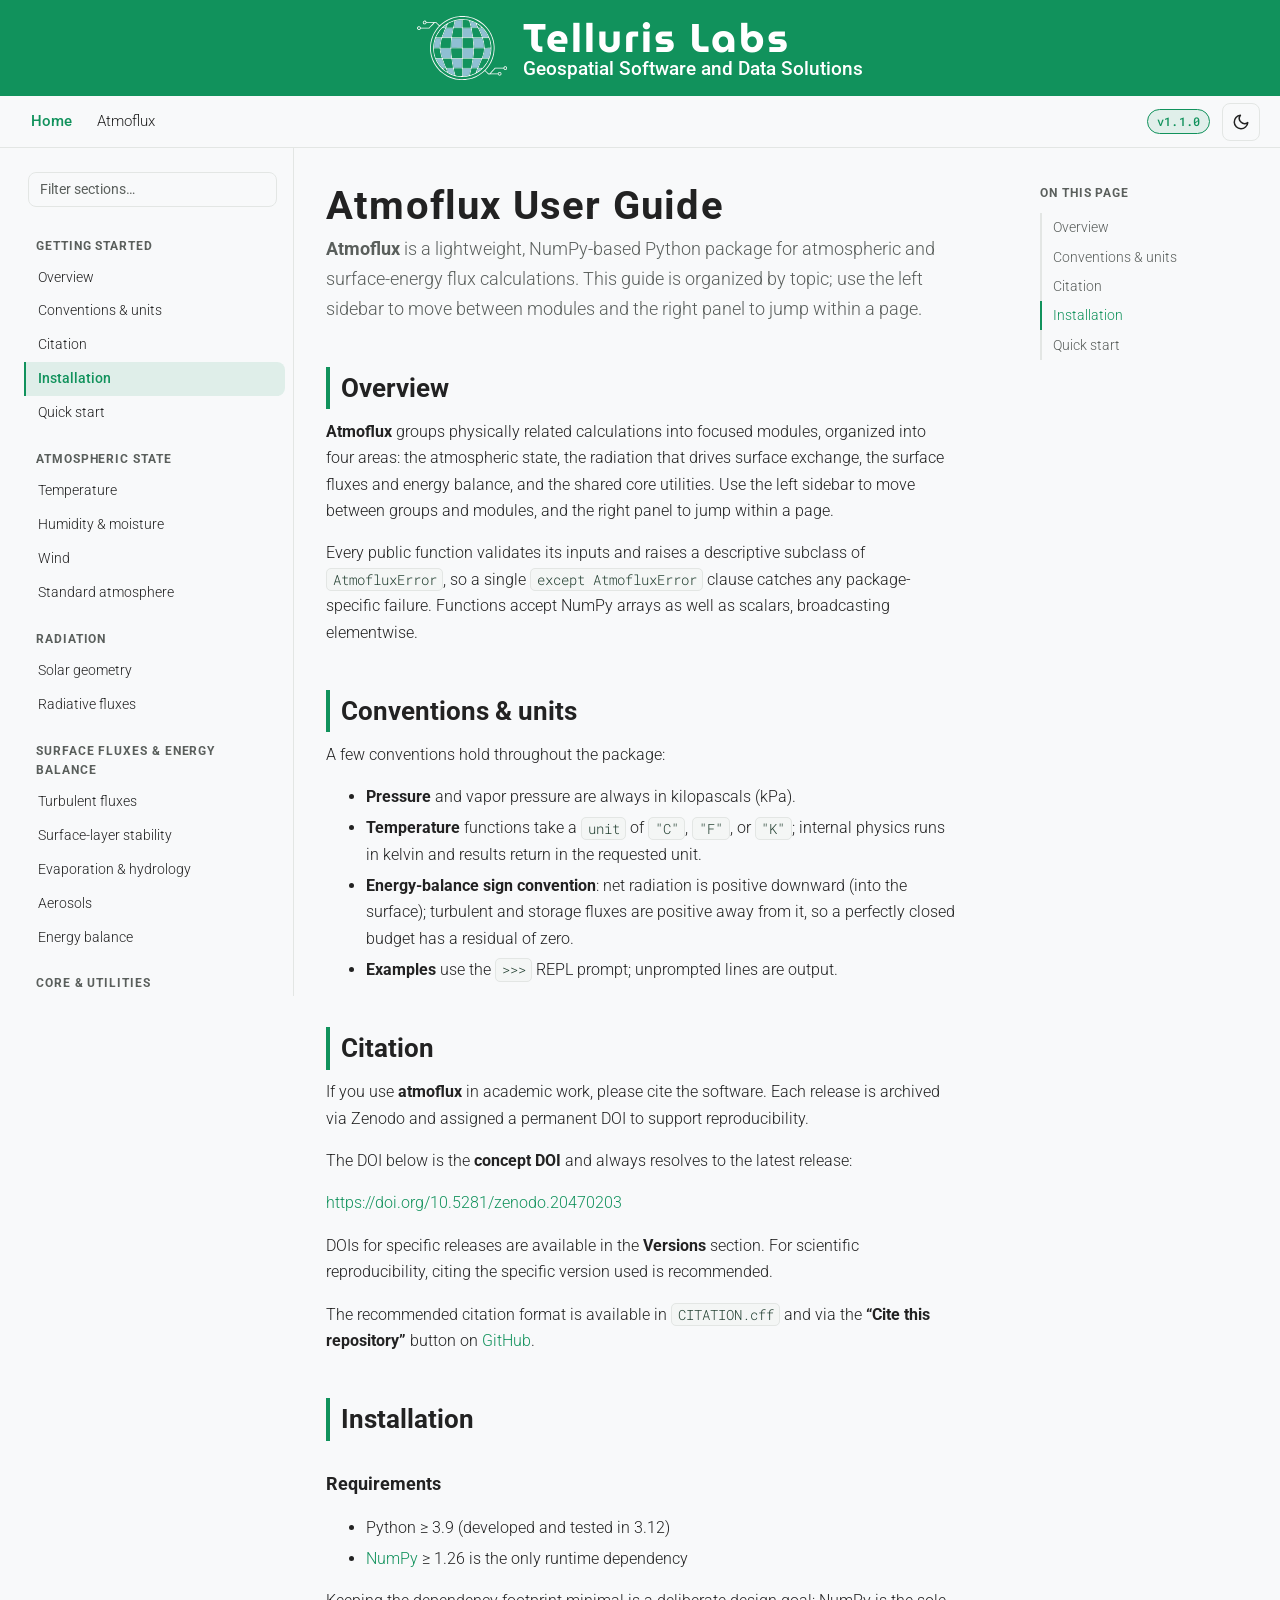
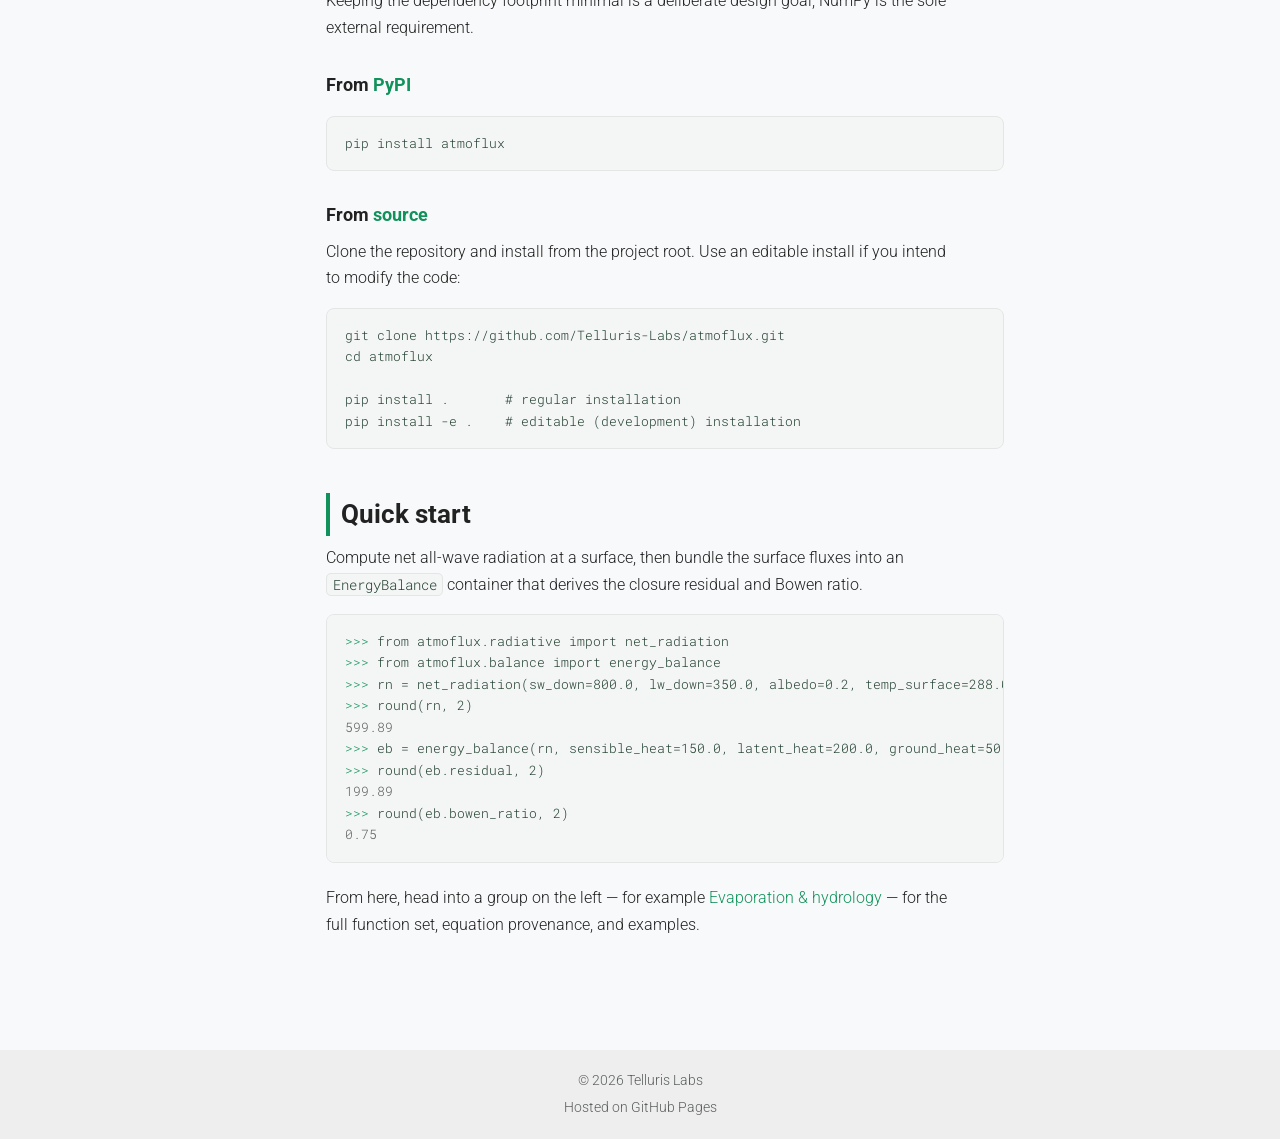
==== commit 8065cc08: "Update index.html" ====
--- a/index.html
+++ b/index.html
@@ -4,9 +4,8 @@
 <head>
   <meta charset="UTF-8">
   <meta name="viewport" content="width=device-width, initial-scale=1.0">
-  <title>Telluris Labs</title>
-  <meta name="description" content="Telluris Labs develops software and solutions for geospatial data analysis, management, and automation.">
-  <link rel="canonical" href="https://tellurislabs.io/">
+  <title>Atmoflux User Guide — Telluris Labs</title>
+  <meta name="description" content="User guide for atmoflux, a Python package for atmospheric and surface-energy flux calculations by Telluris Labs.">
 
   <link rel="preconnect" href="https://fonts.googleapis.com">
   <link rel="preconnect" href="https://fonts.gstatic.com" crossorigin>
@@ -29,78 +28,210 @@
 </head>
 
 <body>
-<header>
-  <img src="full_color.svg" alt="Telluris Labs Logo" class="logo">
-  <div class="header-text">
-    <h1>Telluris Labs</h1>
-    <p>Geospatial Software and Data Solutions</p>
-  </div>
-</header>
-  
-  <main>
-    <p class="intro">
-      Telluris Labs develops open-source Python tools for geospatial analysis, remote sensing,
-      and atmospheric and surface–energy flux research, with an emphasis on scientific
-      rigor, reproducibility, and applied environmental workflows.
-    </p>
-    
-    <section>
-      <h2>Projects</h2>
-      <ul>
-        <li>
-          <strong>atmoflux</strong> 
-          <p> 
-            Python utilities for working with atmospheric variables, 
-            surface energy balance components, and flux-related calculations. 
-          </p>
-          <p>
-            <a href="https://pypi.org/project/atmoflux/" target="_blank" rel="noopener noreferrer">
-              atmoflux on PyPI
-            </a>
-            <strong> · </strong>
-            <a href="https://github.com/Telluris-Labs/atmoflux" target="_blank" rel="noopener noreferrer">
-              atmoflux on GitHub
-            </a>
-          </p>
-        </li>
-
-        <li>
-          <strong>thermadex</strong>
-          <p>
-            Python utilities for thermal indices, with a focus on 
-            outdoor human thermal comfort and heat stress assessment.
-          </p>
-          <p>
-            <a href="https://pypi.org/project/thermadex/" target="_blank" rel="noopener noreferrer">
-              thermadex on PyPI
-            </a>
-            <strong> · </strong>
-            <a href="https://github.com/Telluris-Labs/thermadex" target="_blank" rel="noopener noreferrer">
-              thermadex on GitHub
-            </a>
-          </p>        
-        </li>
-      </ul>
-    </section>
-
-    <section>
-      <h2>Contact</h2>
-      <ul class="contact-list">
-        <li>
-          GitHub:
-          <a href="https://github.com/tellurislabs" target="_blank" rel="noopener noreferrer">
-            github.com/Telluris-Labs
-          </a>
-        </li>
-        <li>
-          Email:
-          <a href="mailto:info&#64;tellurislabs&#46;io">
-            info&#64;tellurislabs&#46;io
-          </a>
-        </li>
-      </ul>
-    </section>
-  </main>
+  <div class="page">
+    <header class="site">
+      <a href="index.html" aria-label="Telluris Labs home" style="display:flex;align-items:center;">
+        <img src="full_color.svg" alt="Telluris Labs Logo" class="logo" onerror="this.style.display='none'">
+      </a>
+      <div class="header-text">
+        <h1><a href="index.html">Telluris Labs</a></h1>
+        <p>Geospatial Software and Data Solutions</p>
+      </div>
+    </header>
+    <nav class="subnav" aria-label="Site navigation and tools">
+      <div class="topnav-links">
+        <a href="index.html">Home</a>
+        <a href="atmoflux.html">Atmoflux</a>
+      </div>
+      <span class="spacer"></span>
+      <span class="version-pill" title="Documented package version">v1.1.0</span>
+      <button id="themeToggle" class="theme-toggle" type="button"
+              aria-label="Toggle dark mode" title="Toggle light / dark theme">
+        <svg class="icon-moon" viewBox="0 0 24 24" fill="none" stroke="currentColor"
+             stroke-width="2" stroke-linecap="round" stroke-linejoin="round" aria-hidden="true">
+          <path d="M21 12.79A9 9 0 1 1 11.21 3 7 7 0 0 0 21 12.79z"></path>
+        </svg>
+        <svg class="icon-sun" viewBox="0 0 24 24" fill="none" stroke="currentColor"
+             stroke-width="2" stroke-linecap="round" stroke-linejoin="round" aria-hidden="true">
+          <circle cx="12" cy="12" r="4"></circle>
+          <path d="M12 2v2M12 20v2M4.93 4.93l1.41 1.41M17.66 17.66l1.41 1.41M2 12h2M20 12h2M6.34 17.66l-1.41 1.41M19.07 4.93l-1.41 1.41"></path>
+        </svg>
+      </button>
+    </nav>
+
+    <div class="layout">
+      <aside class="sidebar">
+        <button class="rail-toggle" id="railToggle" type="button" aria-expanded="false" aria-controls="railBody">
+          <span>Menu</span><span class="caret" aria-hidden="true">▾</span>
+        </button>
+        <div class="rail-body" id="railBody">
+          <div class="filter-wrap">
+            <input id="navFilter" class="filter-input" type="text"
+                   placeholder="Filter sections…" aria-label="Filter guide sections"
+                   autocomplete="off" spellcheck="false">
+          </div>
+        <nav class="toc-nav" id="sidebarNav" aria-label="atmoflux sections">
+          <div class="nav-group">
+            <span class="group-label">Getting started</span>
+            <a href="atmoflux.html#overview">Overview</a>
+            <a href="atmoflux.html#conventions">Conventions &amp; units</a>
+            <a href="atmoflux.html#citation">Citation</a>
+            <a href="atmoflux.html#installation">Installation</a>
+            <a href="atmoflux.html#quickstart">Quick start</a>
+          </div>
+          <div class="nav-group">
+            <span class="group-label">Atmospheric state</span>
+            <a href="atmospheric-state.html#temperature">Temperature</a>
+            <a href="atmospheric-state.html#humidity">Humidity &amp; moisture</a>
+            <a href="atmospheric-state.html#wind">Wind</a>
+            <a href="atmospheric-state.html#atmosphere">Standard atmosphere</a>
+          </div>
+          <div class="nav-group">
+            <span class="group-label">Radiation</span>
+            <a href="radiation.html#solar">Solar geometry</a>
+            <a href="radiation.html#radiative">Radiative fluxes</a>
+          </div>
+          <div class="nav-group">
+            <span class="group-label">Surface fluxes &amp; energy balance</span>
+            <a href="surface-fluxes.html#turbulent">Turbulent fluxes</a>
+            <a href="surface-fluxes.html#stability">Surface-layer stability</a>
+            <a href="surface-fluxes.html#hydro">Evaporation &amp; hydrology</a>
+            <a href="surface-fluxes.html#aerosols">Aerosols</a>
+            <a href="surface-fluxes.html#balance">Energy balance</a>
+          </div>
+          <div class="nav-group">
+            <span class="group-label">Core &amp; utilities</span>
+            <a href="core-utilities.html#core">Core data structures</a>
+            <a href="core-utilities.html#constants">Constants</a>
+            <a href="core-utilities.html#exceptions">Exceptions</a>
+          </div>
+        </nav>
+          <div class="filter-empty" id="filterEmpty">No matching sections.</div>
+        </div>
+      </aside>
+
+      <main>
+        <h1 class="page-title">Atmoflux User Guide</h1>
+        <p class="lede">
+          <strong>Atmoflux</strong> is a lightweight, NumPy-based Python package for atmospheric and
+          surface-energy flux calculations. This guide is organized by topic; use the left sidebar to
+          move between modules and the right panel to jump within a page.
+        </p>
+        <section id="overview">
+          <h2>Overview<a class="anchor" href="#overview" aria-hidden="true">#</a></h2>
+          <p>
+            <strong>Atmoflux</strong> groups physically related calculations into focused modules,
+            organized into four areas: the atmospheric state, the radiation that drives surface
+            exchange, the surface fluxes and energy balance, and the shared core utilities. Use the
+            left sidebar to move between groups and modules, and the right panel to jump within a page.
+          </p>
+          <p>
+            Every public function validates its inputs and raises a descriptive subclass of
+            <code>AtmofluxError</code>, so a single <code>except&nbsp;AtmofluxError</code> clause
+            catches any package-specific failure. Functions accept NumPy arrays as well as scalars,
+            broadcasting elementwise.
+          </p>
+        </section>
+
+        <section id="conventions">
+          <h2>Conventions &amp; units<a class="anchor" href="#conventions" aria-hidden="true">#</a></h2>
+          <p>A few conventions hold throughout the package:</p>
+          <ul>
+            <li><strong>Pressure</strong> and vapor pressure are always in kilopascals (kPa).</li>
+            <li><strong>Temperature</strong> functions take a <code>unit</code> of <code>"C"</code>,
+              <code>"F"</code>, or <code>"K"</code>; internal physics runs in kelvin and results
+              return in the requested unit.</li>
+            <li><strong>Energy-balance sign convention</strong>: net radiation is positive downward
+              (into the surface); turbulent and storage fluxes are positive away from it, so a
+              perfectly closed budget has a residual of zero.</li>
+            <li><strong>Examples</strong> use the <code>&gt;&gt;&gt;</code> REPL prompt; unprompted
+              lines are output.</li>
+          </ul>
+        </section>
+
+        <section id="citation">
+          <h2>Citation<a class="anchor" href="#citation" aria-hidden="true">#</a></h2>
+          <p>
+            If you use <strong>atmoflux</strong> in academic work, please cite the software. 
+            Each release is archived via Zenodo and assigned a permanent DOI to
+            support reproducibility.
+          </p>
+          <p>
+            The DOI below is the <strong>concept DOI</strong> and always resolves to the latest release:
+          </p>
+          <p>
+            <a href="https://doi.org/10.5281/zenodo.20470203" target="_blank" rel="noopener noreferrer">https://doi.org/10.5281/zenodo.20470203</a>
+          </p>
+          <p>
+            DOIs for specific releases are available in the <strong>Versions</strong> section. For scientific reproducibility, citing the specific version used is recommended.
+          </p>
+          <p>
+            The recommended citation format is available in <code>CITATION.cff</code> and via the
+            <strong>&ldquo;Cite this repository&rdquo;</strong> button on
+            <a href="https://github.com/Telluris-Labs/atmoflux" target="_blank" rel="noopener noreferrer">GitHub</a>.
+          </p>
+        </section>
+
+        <section id="installation">
+          <h2>Installation<a class="anchor" href="#installation" aria-hidden="true">#</a></h2>
+          <h3>Requirements</h3>
+          <ul>
+            <li>Python &ge; 3.9 (developed and tested in 3.12)</li>
+            <li><a href="https://numpy.org/" target="_blank" rel="noopener noreferrer">NumPy</a> &ge; 1.26 is the only runtime dependency</li>
+          </ul>
+          <p>
+            Keeping the dependency footprint minimal is a deliberate design goal; NumPy is the sole
+            external requirement.
+          </p>
+          <h3>From <a href="https://pypi.org/project/atmoflux/" target="_blank" rel="noopener noreferrer">PyPI</a></h3>
+          <div class="codeblock"><pre><code>pip install atmoflux</code></pre></div>
+          <h3>From <a href="https://github.com/Telluris-Labs/atmoflux" target="_blank" rel="noopener noreferrer">source</a></h3>
+          <p>
+            Clone the repository and install from the project root. Use an editable install if you
+            intend to modify the code:
+          </p>
+          <div class="codeblock"><pre><code>git clone https://github.com/Telluris-Labs/atmoflux.git
+cd atmoflux
+
+pip install .       # regular installation
+pip install -e .    # editable (development) installation</code></pre></div>
+        </section>
+
+        <section id="quickstart">
+          <h2>Quick start<a class="anchor" href="#quickstart" aria-hidden="true">#</a></h2>
+          <p>
+            Compute net all-wave radiation at a surface, then bundle the surface fluxes into an
+            <code>EnergyBalance</code> container that derives the closure residual and Bowen ratio.
+          </p>
+          <div class="codeblock"><pre><code><span class="prompt">&gt;&gt;&gt; </span>from atmoflux.radiative import net_radiation
+<span class="prompt">&gt;&gt;&gt; </span>from atmoflux.balance import energy_balance
+<span class="prompt">&gt;&gt;&gt; </span>rn = net_radiation(sw_down=800.0, lw_down=350.0, albedo=0.2, temp_surface=288.0)
+<span class="prompt">&gt;&gt;&gt; </span>round(rn, 2)
+<span class="out">599.89</span>
+<span class="prompt">&gt;&gt;&gt; </span>eb = energy_balance(rn, sensible_heat=150.0, latent_heat=200.0, ground_heat=50.0)
+<span class="prompt">&gt;&gt;&gt; </span>round(eb.residual, 2)
+<span class="out">199.89</span>
+<span class="prompt">&gt;&gt;&gt; </span>round(eb.bowen_ratio, 2)
+<span class="out">0.75</span></code></pre></div>
+          <p>
+            From here, head into a group on the left &mdash; for example
+            <a href="surface-fluxes.html#hydro">Evaporation &amp; hydrology</a> &mdash; for the full
+            function set, equation provenance, and examples.
+          </p>
+        </section>
+      </main>
+
+      <aside class="onthispage" aria-label="On this page">
+        <div class="otp-label">On this page</div>
+        <nav id="otpNav">
+          <a href="#overview">Overview</a>
+          <a href="#conventions">Conventions &amp; units</a>
+          <a href="#citation">Citation</a>
+          <a href="#installation">Installation</a>
+          <a href="#quickstart">Quick start</a>
+        </nav>
+      </aside>
+    </div>
 
     <footer class="site">
       <div>&copy; 2026 Telluris Labs</div>
@@ -111,4 +242,4 @@
   <script src="app.js"></script>
 </body>
 
-</html>+</html>
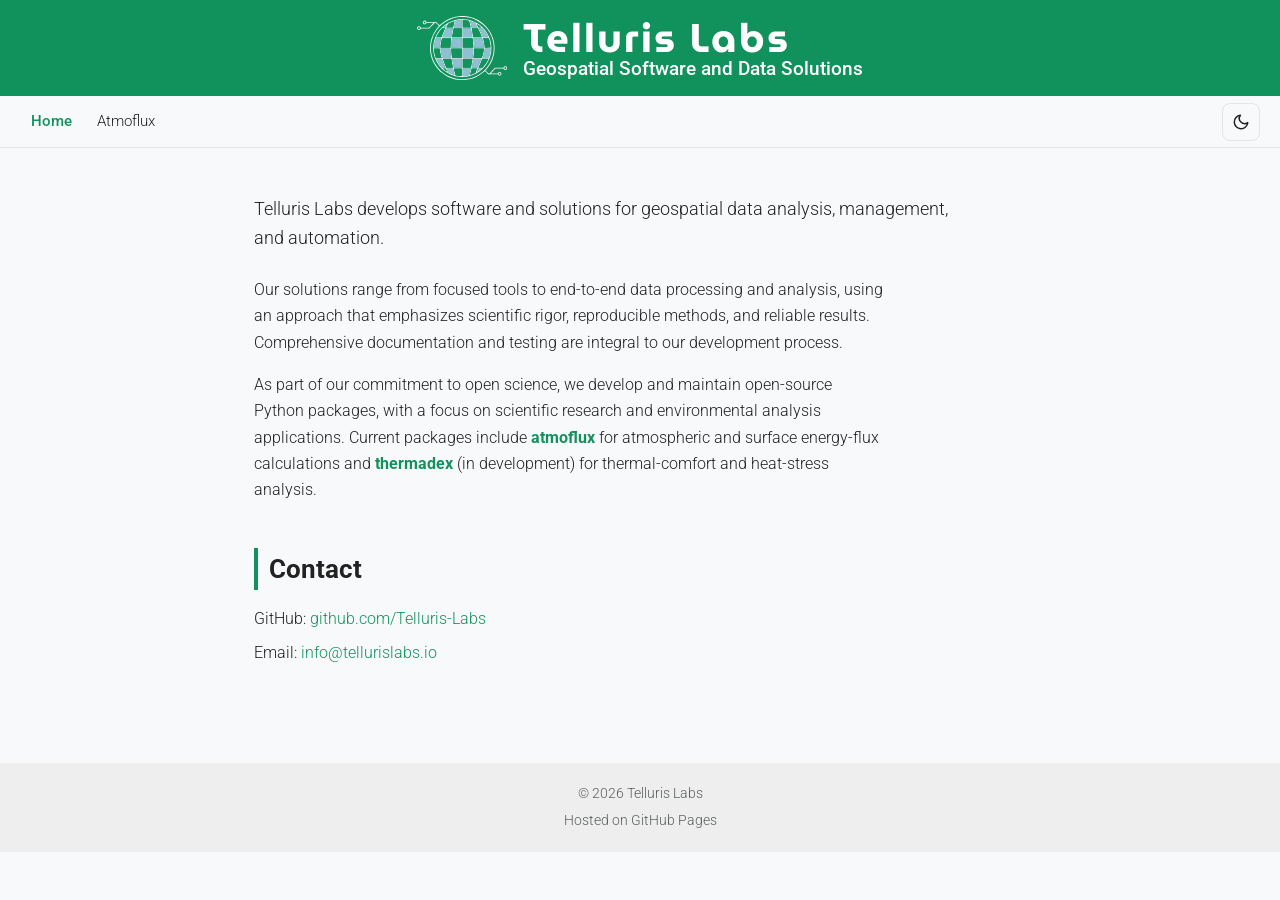
==== commit 73e49767: "Update index.html" ====
--- a/index.html
+++ b/index.html
@@ -4,8 +4,9 @@
 <head>
   <meta charset="UTF-8">
   <meta name="viewport" content="width=device-width, initial-scale=1.0">
-  <title>Atmoflux User Guide — Telluris Labs</title>
-  <meta name="description" content="User guide for atmoflux, a Python package for atmospheric and surface-energy flux calculations by Telluris Labs.">
+  <title>Telluris Labs</title>
+  <meta name="description" content="Telluris Labs develops software and solutions for geospatial data analysis, management, and automation.">
+  <link rel="canonical" href="https://tellurislabs.io/">
 
   <link rel="preconnect" href="https://fonts.googleapis.com">
   <link rel="preconnect" href="https://fonts.gstatic.com" crossorigin>
@@ -28,7 +29,7 @@
 </head>
 
 <body>
-  <div class="page">
+  <div class="page simple">
     <header class="site">
       <a href="index.html" aria-label="Telluris Labs home" style="display:flex;align-items:center;">
         <img src="full_color.svg" alt="Telluris Labs Logo" class="logo" onerror="this.style.display='none'">
@@ -38,13 +39,13 @@
         <p>Geospatial Software and Data Solutions</p>
       </div>
     </header>
+
     <nav class="subnav" aria-label="Site navigation and tools">
       <div class="topnav-links">
         <a href="index.html">Home</a>
         <a href="atmoflux.html">Atmoflux</a>
       </div>
       <span class="spacer"></span>
-      <span class="version-pill" title="Documented package version">v1.1.0</span>
       <button id="themeToggle" class="theme-toggle" type="button"
               aria-label="Toggle dark mode" title="Toggle light / dark theme">
         <svg class="icon-moon" viewBox="0 0 24 24" fill="none" stroke="currentColor"
@@ -59,179 +60,41 @@
       </button>
     </nav>
 
-    <div class="layout">
-      <aside class="sidebar">
-        <button class="rail-toggle" id="railToggle" type="button" aria-expanded="false" aria-controls="railBody">
-          <span>Menu</span><span class="caret" aria-hidden="true">▾</span>
-        </button>
-        <div class="rail-body" id="railBody">
-          <div class="filter-wrap">
-            <input id="navFilter" class="filter-input" type="text"
-                   placeholder="Filter sections…" aria-label="Filter guide sections"
-                   autocomplete="off" spellcheck="false">
-          </div>
-        <nav class="toc-nav" id="sidebarNav" aria-label="atmoflux sections">
-          <div class="nav-group">
-            <span class="group-label">Getting started</span>
-            <a href="atmoflux.html#overview">Overview</a>
-            <a href="atmoflux.html#conventions">Conventions &amp; units</a>
-            <a href="atmoflux.html#citation">Citation</a>
-            <a href="atmoflux.html#installation">Installation</a>
-            <a href="atmoflux.html#quickstart">Quick start</a>
-          </div>
-          <div class="nav-group">
-            <span class="group-label">Atmospheric state</span>
-            <a href="atmospheric-state.html#temperature">Temperature</a>
-            <a href="atmospheric-state.html#humidity">Humidity &amp; moisture</a>
-            <a href="atmospheric-state.html#wind">Wind</a>
-            <a href="atmospheric-state.html#atmosphere">Standard atmosphere</a>
-          </div>
-          <div class="nav-group">
-            <span class="group-label">Radiation</span>
-            <a href="radiation.html#solar">Solar geometry</a>
-            <a href="radiation.html#radiative">Radiative fluxes</a>
-          </div>
-          <div class="nav-group">
-            <span class="group-label">Surface fluxes &amp; energy balance</span>
-            <a href="surface-fluxes.html#turbulent">Turbulent fluxes</a>
-            <a href="surface-fluxes.html#stability">Surface-layer stability</a>
-            <a href="surface-fluxes.html#hydro">Evaporation &amp; hydrology</a>
-            <a href="surface-fluxes.html#aerosols">Aerosols</a>
-            <a href="surface-fluxes.html#balance">Energy balance</a>
-          </div>
-          <div class="nav-group">
-            <span class="group-label">Core &amp; utilities</span>
-            <a href="core-utilities.html#core">Core data structures</a>
-            <a href="core-utilities.html#constants">Constants</a>
-            <a href="core-utilities.html#exceptions">Exceptions</a>
-          </div>
-        </nav>
-          <div class="filter-empty" id="filterEmpty">No matching sections.</div>
-        </div>
-      </aside>
+    <main>
+      <p class="intro">
+        Telluris Labs develops software and solutions for geospatial data analysis, management,
+        and automation.
+      </p>
 
-      <main>
-        <h1 class="page-title">Atmoflux User Guide</h1>
-        <p class="lede">
-          <strong>Atmoflux</strong> is a lightweight, NumPy-based Python package for atmospheric and
-          surface-energy flux calculations. This guide is organized by topic; use the left sidebar to
-          move between modules and the right panel to jump within a page.
-        </p>
-        <section id="overview">
-          <h2>Overview<a class="anchor" href="#overview" aria-hidden="true">#</a></h2>
-          <p>
-            <strong>Atmoflux</strong> groups physically related calculations into focused modules,
-            organized into four areas: the atmospheric state, the radiation that drives surface
-            exchange, the surface fluxes and energy balance, and the shared core utilities. Use the
-            left sidebar to move between groups and modules, and the right panel to jump within a page.
-          </p>
-          <p>
-            Every public function validates its inputs and raises a descriptive subclass of
-            <code>AtmofluxError</code>, so a single <code>except&nbsp;AtmofluxError</code> clause
-            catches any package-specific failure. Functions accept NumPy arrays as well as scalars,
-            broadcasting elementwise.
-          </p>
-        </section>
+      <p>
+        Our solutions range from focused tools to end-to-end data processing and analysis, using an
+        approach that emphasizes scientific rigor, reproducible methods, and reliable results.
+        Comprehensive documentation and testing are integral to our development process.
+      </p>
 
-        <section id="conventions">
-          <h2>Conventions &amp; units<a class="anchor" href="#conventions" aria-hidden="true">#</a></h2>
-          <p>A few conventions hold throughout the package:</p>
-          <ul>
-            <li><strong>Pressure</strong> and vapor pressure are always in kilopascals (kPa).</li>
-            <li><strong>Temperature</strong> functions take a <code>unit</code> of <code>"C"</code>,
-              <code>"F"</code>, or <code>"K"</code>; internal physics runs in kelvin and results
-              return in the requested unit.</li>
-            <li><strong>Energy-balance sign convention</strong>: net radiation is positive downward
-              (into the surface); turbulent and storage fluxes are positive away from it, so a
-              perfectly closed budget has a residual of zero.</li>
-            <li><strong>Examples</strong> use the <code>&gt;&gt;&gt;</code> REPL prompt; unprompted
-              lines are output.</li>
-          </ul>
-        </section>
+      <p>
+        As part of our commitment to open science, we develop and maintain open-source Python
+        packages, with a focus on scientific research and environmental analysis applications.
+        Current packages include <strong><a href="atmoflux.html">atmoflux</a></strong> for
+        atmospheric and surface energy-flux calculations and
+        <strong><a href="thermadex.html">thermadex</a></strong> (in development) for
+        thermal-comfort and heat-stress analysis.
+      </p>
 
-        <section id="citation">
-          <h2>Citation<a class="anchor" href="#citation" aria-hidden="true">#</a></h2>
-          <p>
-            If you use <strong>atmoflux</strong> in academic work, please cite the software. 
-            Each release is archived via Zenodo and assigned a permanent DOI to
-            support reproducibility.
-          </p>
-          <p>
-            The DOI below is the <strong>concept DOI</strong> and always resolves to the latest release:
-          </p>
-          <p>
-            <a href="https://doi.org/10.5281/zenodo.20470203" target="_blank" rel="noopener noreferrer">https://doi.org/10.5281/zenodo.20470203</a>
-          </p>
-          <p>
-            DOIs for specific releases are available in the <strong>Versions</strong> section. For scientific reproducibility, citing the specific version used is recommended.
-          </p>
-          <p>
-            The recommended citation format is available in <code>CITATION.cff</code> and via the
-            <strong>&ldquo;Cite this repository&rdquo;</strong> button on
-            <a href="https://github.com/Telluris-Labs/atmoflux" target="_blank" rel="noopener noreferrer">GitHub</a>.
-          </p>
-        </section>
-
-        <section id="installation">
-          <h2>Installation<a class="anchor" href="#installation" aria-hidden="true">#</a></h2>
-          <h3>Requirements</h3>
-          <ul>
-            <li>Python &ge; 3.9 (developed and tested in 3.12)</li>
-            <li><a href="https://numpy.org/" target="_blank" rel="noopener noreferrer">NumPy</a> &ge; 1.26 is the only runtime dependency</li>
-          </ul>
-          <p>
-            Keeping the dependency footprint minimal is a deliberate design goal; NumPy is the sole
-            external requirement.
-          </p>
-          <h3>From <a href="https://pypi.org/project/atmoflux/" target="_blank" rel="noopener noreferrer">PyPI</a></h3>
-          <div class="codeblock"><pre><code>pip install atmoflux</code></pre></div>
-          <h3>From <a href="https://github.com/Telluris-Labs/atmoflux" target="_blank" rel="noopener noreferrer">source</a></h3>
-          <p>
-            Clone the repository and install from the project root. Use an editable install if you
-            intend to modify the code:
-          </p>
-          <div class="codeblock"><pre><code>git clone https://github.com/Telluris-Labs/atmoflux.git
-cd atmoflux
-
-pip install .       # regular installation
-pip install -e .    # editable (development) installation</code></pre></div>
-        </section>
-
-        <section id="quickstart">
-          <h2>Quick start<a class="anchor" href="#quickstart" aria-hidden="true">#</a></h2>
-          <p>
-            Compute net all-wave radiation at a surface, then bundle the surface fluxes into an
-            <code>EnergyBalance</code> container that derives the closure residual and Bowen ratio.
-          </p>
-          <div class="codeblock"><pre><code><span class="prompt">&gt;&gt;&gt; </span>from atmoflux.radiative import net_radiation
-<span class="prompt">&gt;&gt;&gt; </span>from atmoflux.balance import energy_balance
-<span class="prompt">&gt;&gt;&gt; </span>rn = net_radiation(sw_down=800.0, lw_down=350.0, albedo=0.2, temp_surface=288.0)
-<span class="prompt">&gt;&gt;&gt; </span>round(rn, 2)
-<span class="out">599.89</span>
-<span class="prompt">&gt;&gt;&gt; </span>eb = energy_balance(rn, sensible_heat=150.0, latent_heat=200.0, ground_heat=50.0)
-<span class="prompt">&gt;&gt;&gt; </span>round(eb.residual, 2)
-<span class="out">199.89</span>
-<span class="prompt">&gt;&gt;&gt; </span>round(eb.bowen_ratio, 2)
-<span class="out">0.75</span></code></pre></div>
-          <p>
-            From here, head into a group on the left &mdash; for example
-            <a href="surface-fluxes.html#hydro">Evaporation &amp; hydrology</a> &mdash; for the full
-            function set, equation provenance, and examples.
-          </p>
-        </section>
-      </main>
-
-      <aside class="onthispage" aria-label="On this page">
-        <div class="otp-label">On this page</div>
-        <nav id="otpNav">
-          <a href="#overview">Overview</a>
-          <a href="#conventions">Conventions &amp; units</a>
-          <a href="#citation">Citation</a>
-          <a href="#installation">Installation</a>
-          <a href="#quickstart">Quick start</a>
-        </nav>
-      </aside>
-    </div>
+      <section id="contact">
+        <h2>Contact</h2>
+        <ul class="contact-list">
+          <li>
+            GitHub:
+            <a href="https://github.com/Telluris-Labs" target="_blank" rel="noopener noreferrer">github.com/Telluris-Labs</a>
+          </li>
+          <li>
+            Email:
+            <a href="mailto:info&#64;tellurislabs&#46;io">info&#64;tellurislabs&#46;io</a>
+          </li>
+        </ul>
+      </section>
+    </main>
 
     <footer class="site">
       <div>&copy; 2026 Telluris Labs</div>
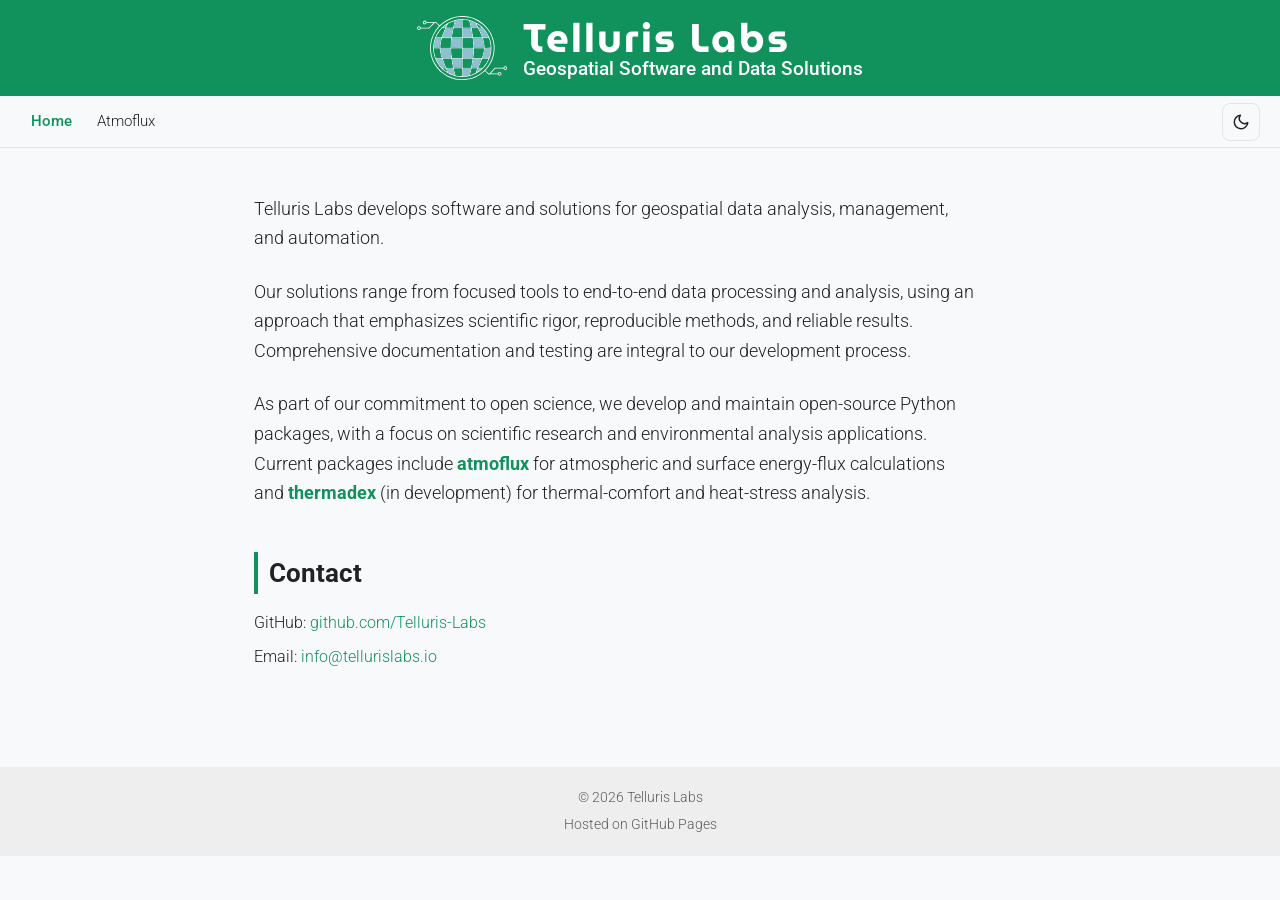
==== commit ebd9ee48: "Update index.html" ====
--- a/index.html
+++ b/index.html
@@ -66,13 +66,13 @@
         and automation.
       </p>
 
-      <p>
+      <p class="intro">
         Our solutions range from focused tools to end-to-end data processing and analysis, using an
         approach that emphasizes scientific rigor, reproducible methods, and reliable results.
         Comprehensive documentation and testing are integral to our development process.
       </p>
 
-      <p>
+      <p class="intro">
         As part of our commitment to open science, we develop and maintain open-source Python
         packages, with a focus on scientific research and environmental analysis applications.
         Current packages include <strong><a href="atmoflux.html">atmoflux</a></strong> for
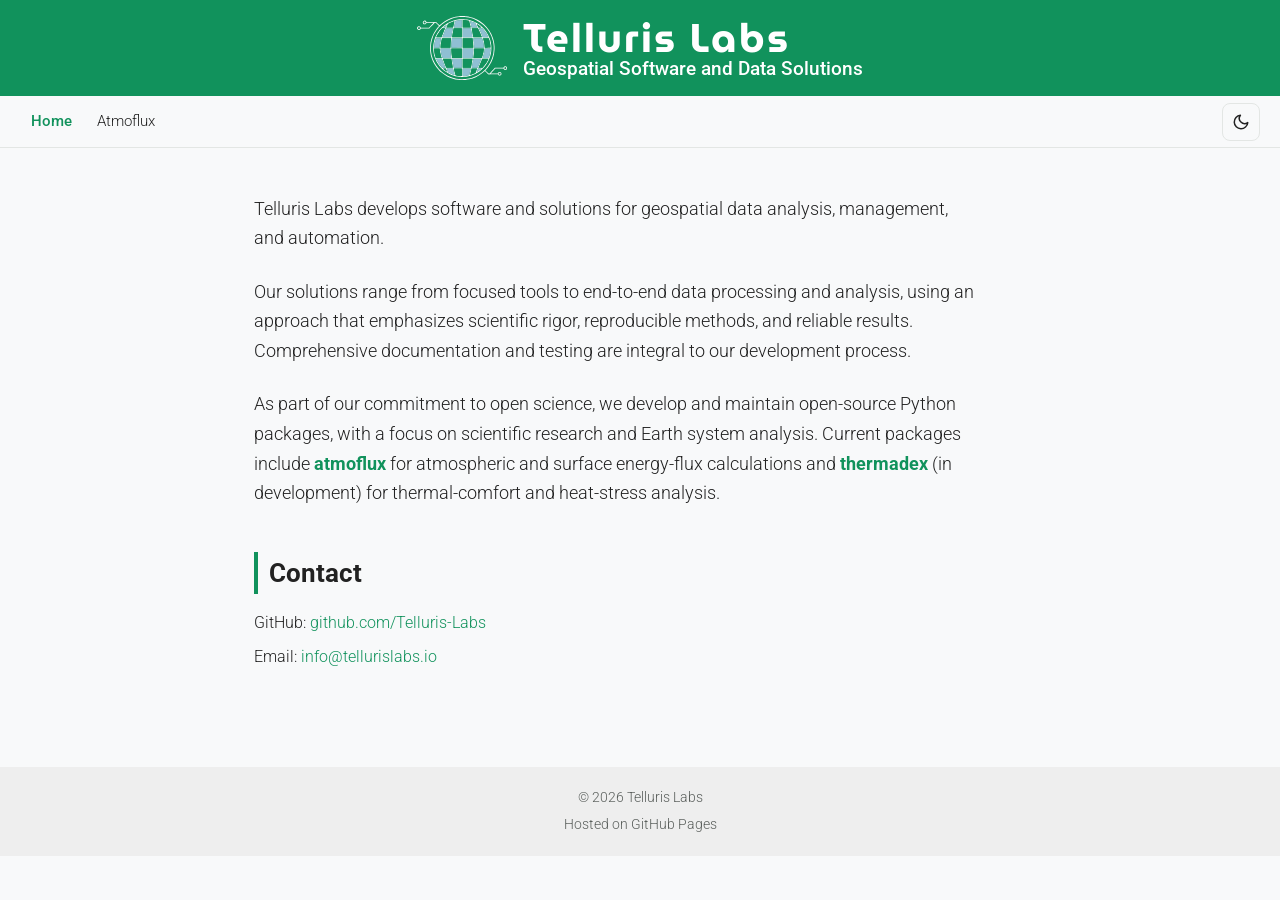
==== commit 5e31e338: "Updated open-source dev description." ====
--- a/index.html
+++ b/index.html
@@ -74,7 +74,7 @@
 
       <p class="intro">
         As part of our commitment to open science, we develop and maintain open-source Python
-        packages, with a focus on scientific research and environmental analysis applications.
+        packages, with a focus on scientific research and Earth system analysis.
         Current packages include <strong><a href="atmoflux.html">atmoflux</a></strong> for
         atmospheric and surface energy-flux calculations and
         <strong><a href="thermadex.html">thermadex</a></strong> (in development) for
--- a/styles.css
+++ b/styles.css
@@ -549,25 +549,24 @@
 }
 .equation .katex-display { margin: 0.2rem 0; text-align: left; }
 
-/* Mobile collapsible left rail */
-.rail-toggle {
+/* Sections-menu toggle in the top nav (mobile, documentation pages only) */
+.rail-toggle-nav {
   display: none;
   align-items: center;
-  gap: 0.4rem;
-  font-family: var(--font-body);
-  font-size: 0.92rem;
-  font-weight: 500;
-  color: var(--text);
-  background: var(--surface-2);
-  border: 1px solid var(--border);
-  border-radius: 999px;
-  padding: 0.45rem 1rem;
+  background: none;
+  border: none;
+  color: var(--text);
   cursor: pointer;
-  transition: border-color 0.2s ease;
-}
-.rail-toggle:hover { border-color: var(--accent); }
-.rail-toggle .caret { transition: transform 0.2s ease; font-size: 0.9rem; }
-aside.sidebar.rail-open .rail-toggle .caret { transform: rotate(180deg); }
+  padding: 0.3rem 0.45rem;
+  line-height: 1;
+}
+.rail-toggle-nav:hover { color: var(--accent); }
+.rail-toggle-nav .caret {
+  display: inline-block;
+  font-size: 0.85rem;
+  transition: transform 0.2s ease;
+}
+.rail-toggle-nav[aria-expanded="true"] .caret { transform: rotate(180deg); }
 
 /* ---------- Responsive ---------- */
 @media (max-width: 1080px) {
@@ -581,12 +580,12 @@
     height: auto;
     overflow: visible;
     border-right: none;
-    border-bottom: 1px solid var(--border);
-    padding: 0.7rem 0;
+    padding: 0;
   }
-  .rail-toggle { display: inline-flex; }
+  .rail-toggle-nav { display: inline-flex; }
   .rail-body { display: none; }
-  aside.sidebar.rail-open .rail-body { display: block; padding-top: 0.7rem; }
+  aside.sidebar.rail-open { border-bottom: 1px solid var(--border); padding: 0.7rem 0; }
+  aside.sidebar.rail-open .rail-body { display: block; }
   header.site h1 { font-size: 2rem; letter-spacing: 0.03em; }
   header.site p { font-size: 1rem; margin-top: 0; }
   main { padding-top: 1.5rem; }
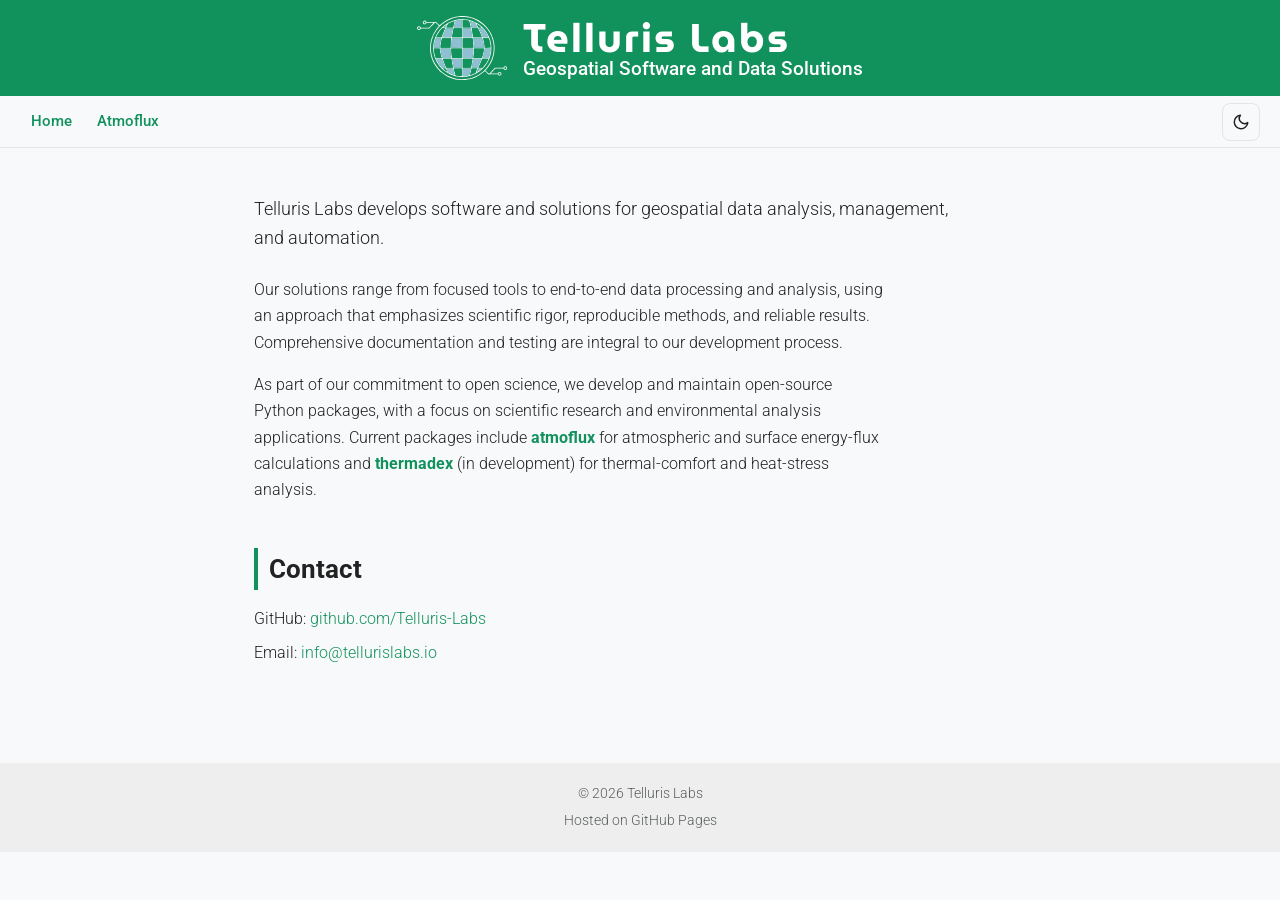
==== commit 358b2456: "Updated to relative paths" ====
--- a/index.html
+++ b/index.html
@@ -25,25 +25,25 @@
     })();
   </script>
 
-  <link rel="stylesheet" href="styles.css">
+  <link rel="stylesheet" href="/styles.css">
 </head>
 
 <body>
   <div class="page simple">
     <header class="site">
-      <a href="index.html" aria-label="Telluris Labs home" style="display:flex;align-items:center;">
-        <img src="full_color.svg" alt="Telluris Labs Logo" class="logo" onerror="this.style.display='none'">
+      <a href="/" aria-label="Telluris Labs home" style="display:flex;align-items:center;">
+        <img src="/full_color.svg" alt="Telluris Labs Logo" class="logo" onerror="this.style.display='none'">
       </a>
       <div class="header-text">
-        <h1><a href="index.html">Telluris Labs</a></h1>
+        <h1><a href="/">Telluris Labs</a></h1>
         <p>Geospatial Software and Data Solutions</p>
       </div>
     </header>
 
     <nav class="subnav" aria-label="Site navigation and tools">
       <div class="topnav-links">
-        <a href="index.html">Home</a>
-        <a href="atmoflux.html">Atmoflux</a>
+        <a href="/">Home</a>
+        <a href="/atmoflux/">Atmoflux</a>
       </div>
       <span class="spacer"></span>
       <button id="themeToggle" class="theme-toggle" type="button"
@@ -66,18 +66,18 @@
         and automation.
       </p>
 
-      <p class="intro">
+      <p>
         Our solutions range from focused tools to end-to-end data processing and analysis, using an
         approach that emphasizes scientific rigor, reproducible methods, and reliable results.
         Comprehensive documentation and testing are integral to our development process.
       </p>
 
-      <p class="intro">
+      <p>
         As part of our commitment to open science, we develop and maintain open-source Python
-        packages, with a focus on scientific research and Earth system analysis.
-        Current packages include <strong><a href="atmoflux.html">atmoflux</a></strong> for
+        packages, with a focus on scientific research and environmental analysis applications.
+        Current packages include <strong><a href="/atmoflux/">atmoflux</a></strong> for
         atmospheric and surface energy-flux calculations and
-        <strong><a href="thermadex.html">thermadex</a></strong> (in development) for
+        <strong><a href="/thermadex/">thermadex</a></strong> (in development) for
         thermal-comfort and heat-stress analysis.
       </p>
 
@@ -102,7 +102,7 @@
     </footer>
   </div>
 
-  <script src="app.js"></script>
+  <script src="/app.js"></script>
 </body>
 
 </html>
